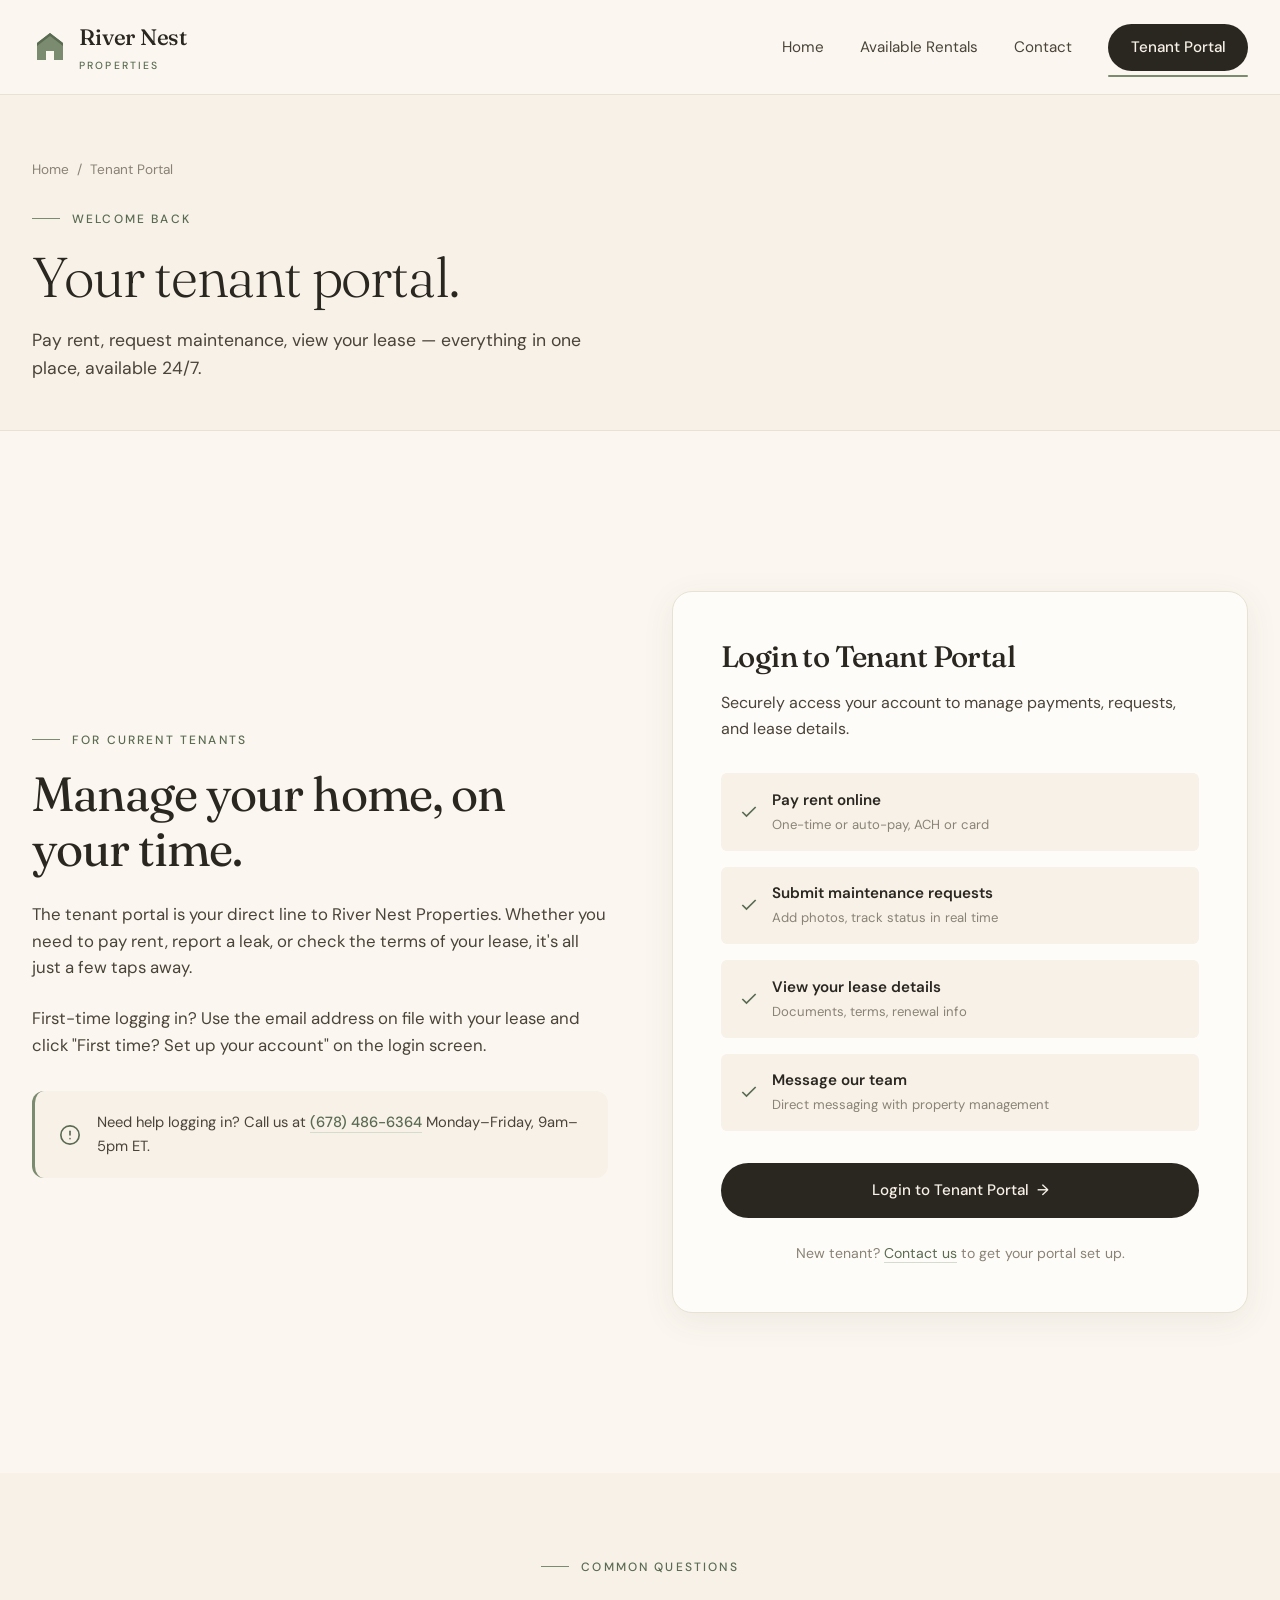
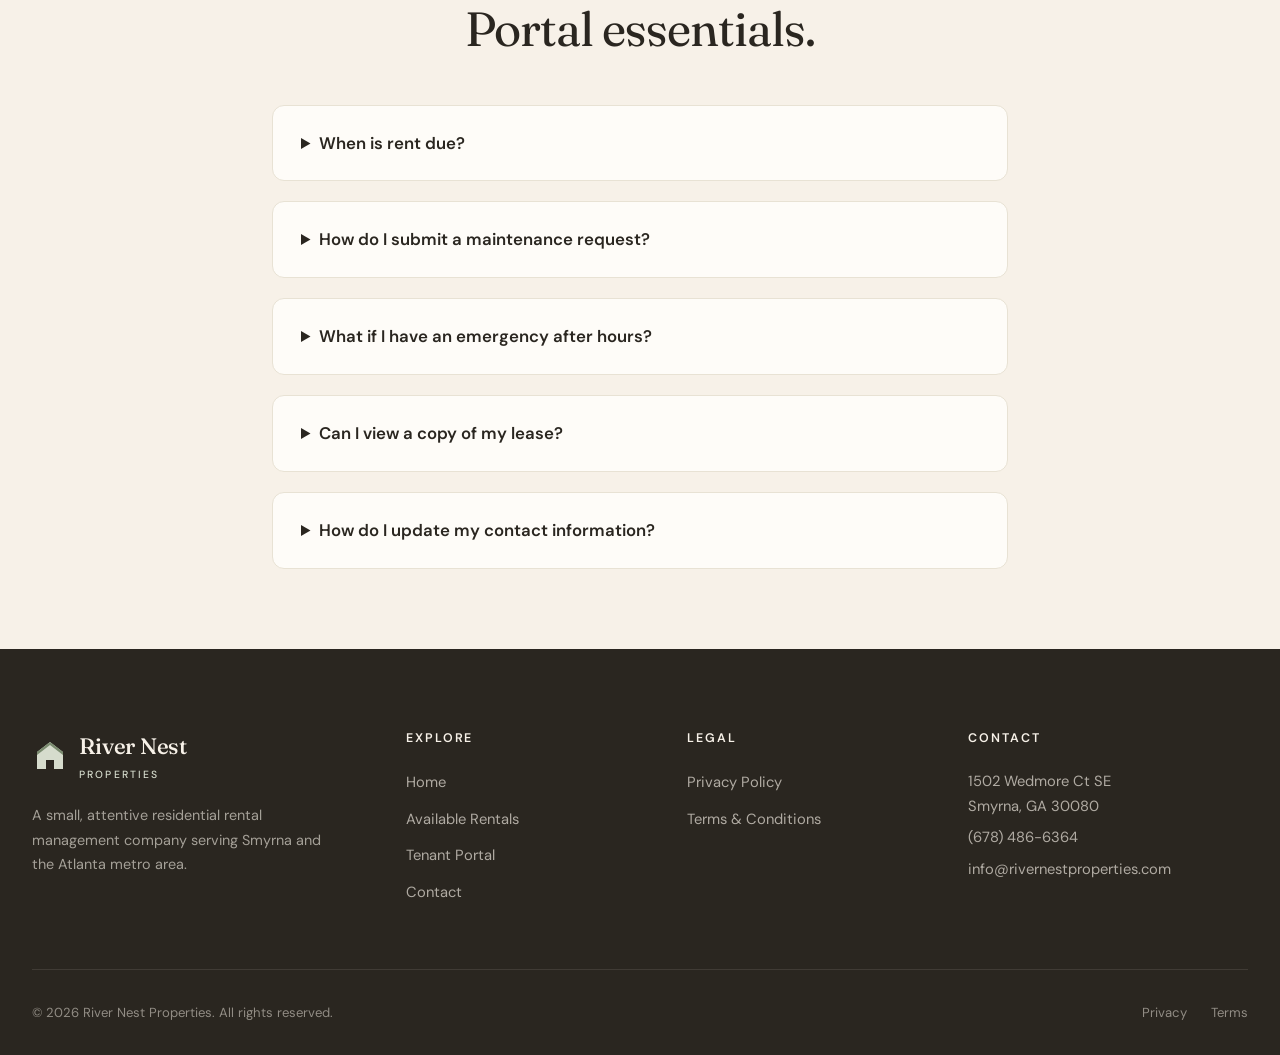
==== portal.html @ 638a1fe6 "Add files via upload" ====
<!DOCTYPE html>
<html lang="en">
<head>
<meta charset="UTF-8" />
<meta name="viewport" content="width=device-width, initial-scale=1.0" />
<meta name="description" content="Access your River Nest Properties tenant portal to pay rent, submit maintenance requests, and manage your lease." />
<title>Tenant Portal — River Nest Properties</title>
<link rel="preconnect" href="https://fonts.googleapis.com">
<link rel="preconnect" href="https://fonts.gstatic.com" crossorigin>
<link rel="stylesheet" href="styles.css">
<link rel="icon" href="data:image/svg+xml,%3Csvg xmlns='http://www.w3.org/2000/svg' viewBox='0 0 36 36'%3E%3Cpath fill='%237a8b6f' d='M18 4 L31 14 L31 31 L22 31 L22 22 L14 22 L14 31 L5 31 L5 14 Z'/%3E%3C/svg%3E">
</head>
<body>

<header class="site-header">
  <div class="header-inner">
    <a href="index.html" class="logo">
      <svg class="logo-mark" viewBox="0 0 36 36" fill="none">
        <path d="M18 4 L31 14 L31 31 L22 31 L22 22 L14 22 L14 31 L5 31 L5 14 Z" fill="#7a8b6f"/>
        <path d="M18 4 L31 14 L31 17 L18 7 L5 17 L5 14 Z" fill="#5a6b51"/>
      </svg>
      <span class="logo-text">River Nest<small>Properties</small></span>
    </a>
    <button class="menu-toggle" aria-label="Toggle menu"><span></span><span></span><span></span></button>
    <nav class="nav">
      <a href="index.html">Home</a>
      <a href="rentals.html">Available Rentals</a>
      <a href="contact.html">Contact</a>
      <a href="portal.html" class="nav-portal active">Tenant Portal</a>
    </nav>
  </div>
</header>

<main>

<section class="page-header">
  <div class="container">
    <div class="breadcrumb"><a href="index.html">Home</a> &nbsp;/&nbsp; Tenant Portal</div>
    <span class="eyebrow">Welcome Back</span>
    <h1>Your tenant portal.</h1>
    <p>Pay rent, request maintenance, view your lease — everything in one place, available 24/7.</p>
  </div>
</section>

<section>
  <div class="container">
    <div class="portal-hero">
      <div>
        <span class="eyebrow">For Current Tenants</span>
        <h2 style="margin-bottom: 1.5rem;">Manage your home, on your time.</h2>
        <p style="font-size: 1.05rem; margin-bottom: 1.5rem;">The tenant portal is your direct line to River Nest Properties. Whether you need to pay rent, report a leak, or check the terms of your lease, it's all just a few taps away.</p>
        <p style="font-size: 1.05rem;">First-time logging in? Use the email address on file with your lease and click "First time? Set up your account" on the login screen.</p>

        <div style="display: flex; gap: 1rem; align-items: center; margin-top: 2rem; padding: 1.25rem 1.5rem; background: var(--cream); border-radius: var(--radius); border-left: 3px solid var(--sage);">
          <svg width="22" height="22" viewBox="0 0 24 24" fill="none" stroke="#5a6b51" stroke-width="1.8" stroke-linecap="round" stroke-linejoin="round" style="flex-shrink:0"><circle cx="12" cy="12" r="10"/><line x1="12" y1="8" x2="12" y2="12"/><line x1="12" y1="16" x2="12.01" y2="16"/></svg>
          <p style="font-size: 0.92rem; margin: 0; color: var(--ink-soft);">Need help logging in? Call us at <a href="tel:+16784866364" style="color:var(--sage-deep);font-weight:500;border-bottom:1px solid var(--sage-soft)">(678) 486-6364</a> Monday–Friday, 9am–5pm ET.</p>
        </div>
      </div>

      <div class="portal-card">
        <h3>Login to Tenant Portal</h3>
        <p>Securely access your account to manage payments, requests, and lease details.</p>

        <div class="portal-features">
          <div class="portal-feature">
            <svg class="portal-feature-check" width="20" height="20" viewBox="0 0 24 24" fill="none" stroke="currentColor" stroke-width="2"><path d="M20 6L9 17l-5-5"/></svg>
            <div class="portal-feature-text">
              <strong>Pay rent online</strong>
              <small>One-time or auto-pay, ACH or card</small>
            </div>
          </div>
          <div class="portal-feature">
            <svg class="portal-feature-check" width="20" height="20" viewBox="0 0 24 24" fill="none" stroke="currentColor" stroke-width="2"><path d="M20 6L9 17l-5-5"/></svg>
            <div class="portal-feature-text">
              <strong>Submit maintenance requests</strong>
              <small>Add photos, track status in real time</small>
            </div>
          </div>
          <div class="portal-feature">
            <svg class="portal-feature-check" width="20" height="20" viewBox="0 0 24 24" fill="none" stroke="currentColor" stroke-width="2"><path d="M20 6L9 17l-5-5"/></svg>
            <div class="portal-feature-text">
              <strong>View your lease details</strong>
              <small>Documents, terms, renewal info</small>
            </div>
          </div>
          <div class="portal-feature">
            <svg class="portal-feature-check" width="20" height="20" viewBox="0 0 24 24" fill="none" stroke="currentColor" stroke-width="2"><path d="M20 6L9 17l-5-5"/></svg>
            <div class="portal-feature-text">
              <strong>Message our team</strong>
              <small>Direct messaging with property management</small>
            </div>
          </div>
        </div>

        <a href="#" class="btn btn-primary" style="width: 100%; justify-content: center;">Login to Tenant Portal <span class="arrow">→</span></a>

        <div class="portal-help">
          New tenant? <a href="contact.html">Contact us</a> to get your portal set up.
        </div>
      </div>
    </div>
  </div>
</section>

<!-- FAQ section -->
<section style="background: var(--cream);">
  <div class="container-narrow">
    <div style="text-align: center; margin-bottom: 3rem;">
      <span class="eyebrow">Common Questions</span>
      <h2 style="margin-top: 0.5rem;">Portal essentials.</h2>
    </div>

    <div style="display: grid; gap: 1.25rem;">
      <details style="background: var(--paper); border-radius: var(--radius); padding: 1.5rem 1.75rem; border: 1px solid var(--line);">
        <summary style="font-weight: 600; cursor: pointer; font-size: 1.05rem;">When is rent due?</summary>
        <p style="margin-top: 1rem; font-size: 0.95rem;">Rent is due on the 1st of each month. A grace period through the 5th is provided. After the 5th, late fees apply per the terms of your lease. You can set up auto-pay through the portal to avoid late charges.</p>
      </details>

      <details style="background: var(--paper); border-radius: var(--radius); padding: 1.5rem 1.75rem; border: 1px solid var(--line);">
        <summary style="font-weight: 600; cursor: pointer; font-size: 1.05rem;">How do I submit a maintenance request?</summary>
        <p style="margin-top: 1rem; font-size: 0.95rem;">Log in to the portal and select "Maintenance" from the menu. Describe the issue, attach photos if helpful, and submit. You'll receive an SMS or email confirmation, and we'll follow up within one business day to schedule service.</p>
      </details>

      <details style="background: var(--paper); border-radius: var(--radius); padding: 1.5rem 1.75rem; border: 1px solid var(--line);">
        <summary style="font-weight: 600; cursor: pointer; font-size: 1.05rem;">What if I have an emergency after hours?</summary>
        <p style="margin-top: 1rem; font-size: 0.95rem;">For genuine emergencies — water leaks, no heat in winter, no AC in extreme heat, electrical issues, lockouts — call our emergency line at (678) 486-6364 and follow the prompts. For all other issues, please use the portal.</p>
      </details>

      <details style="background: var(--paper); border-radius: var(--radius); padding: 1.5rem 1.75rem; border: 1px solid var(--line);">
        <summary style="font-weight: 600; cursor: pointer; font-size: 1.05rem;">Can I view a copy of my lease?</summary>
        <p style="margin-top: 1rem; font-size: 0.95rem;">Yes. Once logged in, your full lease and any addenda are available under "Documents." You can download a PDF copy at any time.</p>
      </details>

      <details style="background: var(--paper); border-radius: var(--radius); padding: 1.5rem 1.75rem; border: 1px solid var(--line);">
        <summary style="font-weight: 600; cursor: pointer; font-size: 1.05rem;">How do I update my contact information?</summary>
        <p style="margin-top: 1rem; font-size: 0.95rem;">Inside the portal, go to "Account" then "Profile" to update your phone, email, and emergency contacts. Keeping this information current helps us reach you about important property matters.</p>
      </details>
    </div>
  </div>
</section>

</main>

<footer class="site-footer">
  <div class="container">
    <div class="footer-grid">
      <div class="footer-brand">
        <a href="index.html" class="logo">
          <svg class="logo-mark" viewBox="0 0 36 36" fill="none">
            <path d="M18 4 L31 14 L31 31 L22 31 L22 22 L14 22 L14 31 L5 31 L5 14 Z" fill="#d6dccd"/>
            <path d="M18 4 L31 14 L31 17 L18 7 L5 17 L5 14 Z" fill="#7a8b6f"/>
          </svg>
          <span class="logo-text">River Nest<small>Properties</small></span>
        </a>
        <p>A small, attentive residential rental management company serving Smyrna and the Atlanta metro area.</p>
      </div>
      <div class="footer-col">
        <h5>Explore</h5>
        <ul>
          <li><a href="index.html">Home</a></li>
          <li><a href="rentals.html">Available Rentals</a></li>
          <li><a href="portal.html">Tenant Portal</a></li>
          <li><a href="contact.html">Contact</a></li>
        </ul>
      </div>
      <div class="footer-col">
        <h5>Legal</h5>
        <ul>
          <li><a href="privacy.html">Privacy Policy</a></li>
          <li><a href="terms.html">Terms &amp; Conditions</a></li>
        </ul>
      </div>
      <div class="footer-col">
        <h5>Contact</h5>
        <address>
          1502 Wedmore Ct SE<br>
          Smyrna, GA 30080
          <a href="tel:+16784866364">(678) 486-6364</a>
          <a href="mailto:info@rivernestproperties.com">info@rivernestproperties.com</a>
        </address>
      </div>
    </div>
    <div class="footer-bottom">
      <div>© 2026 River Nest Properties. All rights reserved.</div>
      <div class="footer-bottom-links">
        <a href="privacy.html">Privacy</a>
        <a href="terms.html">Terms</a>
      </div>
    </div>
  </div>
</footer>

<script src="script.js"></script>
</body>
</html>
---- styles.css ----
/* ============================================
   RIVER NEST PROPERTIES — Stylesheet
   Warm residential editorial aesthetic
   ============================================ */

@import url('https://fonts.googleapis.com/css2?family=Fraunces:ital,opsz,wght@0,9..144,300;0,9..144,400;0,9..144,500;0,9..144,600;1,9..144,400&family=DM+Sans:wght@300;400;500;600&display=swap');

:root {
  /* Warm residential palette */
  --cream: #f7f1e8;
  --ivory: #fbf7f0;
  --paper: #fefcf8;
  --warm-white: #ffffff;
  --sage: #7a8b6f;
  --sage-deep: #5a6b51;
  --sage-soft: #d6dccd;
  --clay: #b87a5a;
  --clay-soft: #e8d3c3;
  --terracotta: #c66a4f;
  --ink: #2a2620;
  --ink-soft: #4a4339;
  --stone: #8a8275;
  --stone-light: #d8d2c5;
  --line: #e8e2d4;

  /* Typography */
  --font-display: 'Fraunces', 'Georgia', serif;
  --font-body: 'DM Sans', -apple-system, sans-serif;

  /* Layout */
  --max-width: 1280px;
  --content-width: 1100px;
  --radius-sm: 6px;
  --radius: 12px;
  --radius-lg: 20px;
  --shadow-sm: 0 2px 8px rgba(74, 67, 57, 0.06);
  --shadow: 0 8px 32px rgba(74, 67, 57, 0.08);
  --shadow-lg: 0 24px 60px rgba(74, 67, 57, 0.12);
}

* { box-sizing: border-box; margin: 0; padding: 0; }

html { scroll-behavior: smooth; }

body {
  font-family: var(--font-body);
  font-size: 16px;
  line-height: 1.6;
  color: var(--ink);
  background: var(--ivory);
  -webkit-font-smoothing: antialiased;
  -moz-osx-font-smoothing: grayscale;
}

img { max-width: 100%; display: block; }

a { color: inherit; text-decoration: none; }

button { font-family: inherit; cursor: pointer; border: none; background: none; }

/* ============================================
   TYPOGRAPHY
   ============================================ */
h1, h2, h3, h4 {
  font-family: var(--font-display);
  font-weight: 400;
  line-height: 1.15;
  letter-spacing: -0.02em;
  color: var(--ink);
}

h1 { font-size: clamp(2.5rem, 5.5vw, 4.5rem); font-weight: 300; }
h2 { font-size: clamp(2rem, 4vw, 3rem); font-weight: 400; }
h3 { font-size: clamp(1.4rem, 2.5vw, 1.85rem); font-weight: 500; }
h4 { font-size: 1.15rem; font-weight: 500; }

p { color: var(--ink-soft); }

.eyebrow {
  font-family: var(--font-body);
  font-size: 0.75rem;
  font-weight: 500;
  text-transform: uppercase;
  letter-spacing: 0.18em;
  color: var(--sage-deep);
  margin-bottom: 1rem;
  display: inline-block;
}

.eyebrow::before {
  content: "";
  display: inline-block;
  width: 28px;
  height: 1px;
  background: var(--sage);
  vertical-align: middle;
  margin-right: 12px;
  margin-bottom: 3px;
}

/* ============================================
   LAYOUT
   ============================================ */
.container {
  max-width: var(--max-width);
  margin: 0 auto;
  padding: 0 2rem;
}

.container-narrow {
  max-width: 800px;
  margin: 0 auto;
  padding: 0 2rem;
}

section { padding: 5rem 0; }

/* ============================================
   HEADER
   ============================================ */
.site-header {
  position: sticky;
  top: 0;
  z-index: 100;
  background: rgba(251, 247, 240, 0.85);
  backdrop-filter: blur(16px);
  -webkit-backdrop-filter: blur(16px);
  border-bottom: 1px solid var(--line);
}

.header-inner {
  display: flex;
  align-items: center;
  justify-content: space-between;
  padding: 1.25rem 2rem;
  max-width: var(--max-width);
  margin: 0 auto;
}

.logo {
  display: flex;
  align-items: center;
  gap: 0.7rem;
  font-family: var(--font-display);
  font-size: 1.4rem;
  font-weight: 500;
  letter-spacing: -0.01em;
  color: var(--ink);
}

.logo-mark {
  width: 36px;
  height: 36px;
  flex-shrink: 0;
}

.logo-text small {
  display: block;
  font-family: var(--font-body);
  font-size: 0.65rem;
  font-weight: 500;
  letter-spacing: 0.2em;
  text-transform: uppercase;
  color: var(--sage-deep);
  margin-top: 2px;
}

.nav {
  display: flex;
  align-items: center;
  gap: 2.25rem;
}

.nav a {
  font-size: 0.95rem;
  font-weight: 400;
  color: var(--ink-soft);
  position: relative;
  transition: color 0.2s ease;
}

.nav a:hover { color: var(--ink); }

.nav a.active::after {
  content: "";
  position: absolute;
  bottom: -6px;
  left: 0;
  right: 0;
  height: 2px;
  background: var(--sage);
  border-radius: 2px;
}

.nav-portal {
  background: var(--ink);
  color: var(--cream) !important;
  padding: 0.7rem 1.4rem;
  border-radius: 999px;
  font-weight: 500 !important;
  transition: all 0.25s ease;
}

.nav-portal:hover {
  background: var(--sage-deep);
  transform: translateY(-1px);
}

.menu-toggle {
  display: none;
  width: 44px;
  height: 44px;
  position: relative;
}

.menu-toggle span {
  position: absolute;
  left: 10px;
  right: 10px;
  height: 1.5px;
  background: var(--ink);
  transition: 0.3s ease;
}

.menu-toggle span:nth-child(1) { top: 16px; }
.menu-toggle span:nth-child(2) { top: 22px; }
.menu-toggle span:nth-child(3) { top: 28px; }

/* ============================================
   BUTTONS
   ============================================ */
.btn {
  display: inline-flex;
  align-items: center;
  gap: 0.5rem;
  padding: 0.95rem 1.75rem;
  font-size: 0.95rem;
  font-weight: 500;
  border-radius: 999px;
  transition: all 0.25s ease;
  cursor: pointer;
  font-family: var(--font-body);
}

.btn-primary {
  background: var(--ink);
  color: var(--cream);
}

.btn-primary:hover {
  background: var(--sage-deep);
  transform: translateY(-2px);
  box-shadow: var(--shadow);
}

.btn-secondary {
  background: transparent;
  color: var(--ink);
  border: 1px solid var(--ink);
}

.btn-secondary:hover {
  background: var(--ink);
  color: var(--cream);
  transform: translateY(-2px);
}

.btn-ghost {
  background: transparent;
  color: var(--sage-deep);
  padding: 0.5rem 0;
  border-bottom: 1px solid var(--sage);
  border-radius: 0;
}

.btn-ghost:hover { color: var(--ink); }

.btn .arrow {
  transition: transform 0.25s ease;
}

.btn:hover .arrow { transform: translateX(4px); }

/* ============================================
   HERO
   ============================================ */
.hero {
  padding: 4rem 0 5rem;
  position: relative;
  overflow: hidden;
}

.hero-grid {
  display: grid;
  grid-template-columns: 1.05fr 1fr;
  gap: 4rem;
  align-items: center;
}

.hero-content { position: relative; z-index: 2; }

.hero h1 {
  margin-bottom: 1.5rem;
}

.hero h1 em {
  font-style: italic;
  font-weight: 300;
  color: var(--sage-deep);
}

.hero-sub {
  font-size: 1.15rem;
  color: var(--ink-soft);
  max-width: 460px;
  margin-bottom: 2.5rem;
  line-height: 1.6;
}

.hero-ctas {
  display: flex;
  gap: 1rem;
  flex-wrap: wrap;
}

.hero-image {
  position: relative;
  border-radius: var(--radius-lg);
  overflow: hidden;
  aspect-ratio: 4/5;
  box-shadow: var(--shadow-lg);
}

.hero-image img {
  width: 100%;
  height: 100%;
  object-fit: cover;
}

.hero-badge {
  position: absolute;
  bottom: 1.5rem;
  left: 1.5rem;
  background: rgba(251, 247, 240, 0.95);
  backdrop-filter: blur(10px);
  padding: 1rem 1.25rem;
  border-radius: var(--radius);
  display: flex;
  align-items: center;
  gap: 0.75rem;
  font-size: 0.85rem;
  box-shadow: var(--shadow);
}

.hero-badge-dot {
  width: 8px;
  height: 8px;
  border-radius: 50%;
  background: var(--sage);
  box-shadow: 0 0 0 3px rgba(122, 139, 111, 0.25);
  animation: pulse 2s infinite;
}

@keyframes pulse {
  0%, 100% { box-shadow: 0 0 0 3px rgba(122, 139, 111, 0.25); }
  50% { box-shadow: 0 0 0 6px rgba(122, 139, 111, 0.1); }
}

.hero-stats {
  display: grid;
  grid-template-columns: repeat(3, 1fr);
  gap: 2rem;
  margin-top: 4rem;
  padding-top: 3rem;
  border-top: 1px solid var(--line);
}

.stat-num {
  font-family: var(--font-display);
  font-size: 2.5rem;
  font-weight: 300;
  color: var(--ink);
  line-height: 1;
}

.stat-label {
  font-size: 0.85rem;
  color: var(--stone);
  margin-top: 0.5rem;
  letter-spacing: 0.02em;
}

/* ============================================
   ABOUT / TRUST
   ============================================ */
.about {
  background: var(--cream);
  position: relative;
}

.about-grid {
  display: grid;
  grid-template-columns: 1fr 1.1fr;
  gap: 5rem;
  align-items: center;
}

.about-image {
  border-radius: var(--radius-lg);
  overflow: hidden;
  aspect-ratio: 5/6;
  box-shadow: var(--shadow);
}

.about-image img {
  width: 100%;
  height: 100%;
  object-fit: cover;
}

.about-text h2 { margin-bottom: 1.5rem; }
.about-text p { font-size: 1.05rem; margin-bottom: 1.25rem; }

.values {
  display: grid;
  gap: 1.5rem;
  margin-top: 2.5rem;
}

.value {
  display: flex;
  gap: 1rem;
  align-items: flex-start;
}

.value-icon {
  flex-shrink: 0;
  width: 44px;
  height: 44px;
  background: var(--sage-soft);
  border-radius: 50%;
  display: flex;
  align-items: center;
  justify-content: center;
  color: var(--sage-deep);
}

.value-text h4 { margin-bottom: 0.25rem; font-family: var(--font-body); font-weight: 600; font-size: 1rem; }
.value-text p { font-size: 0.95rem; margin: 0; }

/* ============================================
   SECTION HEADERS
   ============================================ */
.section-head {
  display: flex;
  justify-content: space-between;
  align-items: flex-end;
  margin-bottom: 3.5rem;
  flex-wrap: wrap;
  gap: 2rem;
}

.section-head h2 { max-width: 600px; }

/* ============================================
   LISTINGS GRID
   ============================================ */
.listings-grid {
  display: grid;
  grid-template-columns: repeat(auto-fill, minmax(340px, 1fr));
  gap: 2rem;
}

.listing-card {
  background: var(--paper);
  border-radius: var(--radius);
  overflow: hidden;
  border: 1px solid var(--line);
  transition: all 0.3s ease;
  display: flex;
  flex-direction: column;
}

.listing-card:hover {
  transform: translateY(-4px);
  box-shadow: var(--shadow);
  border-color: var(--sage-soft);
}

.carousel {
  position: relative;
  aspect-ratio: 4/3;
  overflow: hidden;
  background: var(--stone-light);
}

.carousel-track {
  display: flex;
  width: 100%;
  height: 100%;
  transition: transform 0.5s cubic-bezier(0.4, 0, 0.2, 1);
}

.carousel-slide {
  flex: 0 0 100%;
  width: 100%;
  height: 100%;
}

.carousel-slide img {
  width: 100%;
  height: 100%;
  object-fit: cover;
}

.carousel-arrow {
  position: absolute;
  top: 50%;
  transform: translateY(-50%);
  width: 38px;
  height: 38px;
  background: rgba(251, 247, 240, 0.92);
  border-radius: 50%;
  display: flex;
  align-items: center;
  justify-content: center;
  color: var(--ink);
  transition: all 0.2s ease;
  z-index: 2;
  opacity: 0;
}

.listing-card:hover .carousel-arrow { opacity: 1; }
.carousel-arrow:hover { background: var(--cream); transform: translateY(-50%) scale(1.05); }
.carousel-arrow.prev { left: 12px; }
.carousel-arrow.next { right: 12px; }

.carousel-dots {
  position: absolute;
  bottom: 12px;
  left: 50%;
  transform: translateX(-50%);
  display: flex;
  gap: 6px;
  z-index: 2;
}

.carousel-dot {
  width: 6px;
  height: 6px;
  border-radius: 50%;
  background: rgba(255, 255, 255, 0.5);
  transition: all 0.2s ease;
  cursor: pointer;
}

.carousel-dot.active {
  background: var(--cream);
  width: 18px;
  border-radius: 3px;
}

.listing-status {
  position: absolute;
  top: 14px;
  left: 14px;
  background: var(--paper);
  color: var(--sage-deep);
  padding: 0.35rem 0.75rem;
  border-radius: 999px;
  font-size: 0.72rem;
  font-weight: 600;
  letter-spacing: 0.04em;
  text-transform: uppercase;
  z-index: 2;
  box-shadow: var(--shadow-sm);
}

.listing-body {
  padding: 1.5rem;
  display: flex;
  flex-direction: column;
  flex: 1;
}

.listing-price {
  font-family: var(--font-display);
  font-size: 1.75rem;
  font-weight: 500;
  color: var(--ink);
  line-height: 1;
}

.listing-price small {
  font-family: var(--font-body);
  font-size: 0.85rem;
  font-weight: 400;
  color: var(--stone);
}

.listing-address {
  margin-top: 0.5rem;
  font-size: 0.95rem;
  color: var(--ink-soft);
  display: flex;
  align-items: flex-start;
  gap: 0.4rem;
}

.listing-meta {
  display: flex;
  gap: 1.25rem;
  margin: 1rem 0 1.25rem;
  padding: 1rem 0;
  border-top: 1px solid var(--line);
  border-bottom: 1px solid var(--line);
  font-size: 0.85rem;
  color: var(--ink-soft);
}

.listing-meta span {
  display: flex;
  align-items: center;
  gap: 0.35rem;
}

.listing-meta strong {
  font-weight: 600;
  color: var(--ink);
}

.listing-foot {
  display: flex;
  justify-content: space-between;
  align-items: center;
  margin-top: auto;
}

.listing-available {
  font-size: 0.8rem;
  color: var(--stone);
}

.listing-available strong {
  display: block;
  color: var(--sage-deep);
  font-size: 0.9rem;
  margin-top: 2px;
}

.view-details {
  font-size: 0.85rem;
  font-weight: 500;
  color: var(--ink);
  display: inline-flex;
  align-items: center;
  gap: 0.35rem;
  padding: 0.5rem 0.9rem;
  background: var(--cream);
  border-radius: 999px;
  transition: all 0.2s ease;
}

.view-details:hover {
  background: var(--ink);
  color: var(--cream);
}

/* ============================================
   TENANT SERVICES
   ============================================ */
.services {
  background: var(--ink);
  color: var(--cream);
}

.services h2 { color: var(--cream); }
.services .eyebrow { color: var(--sage-soft); }
.services .eyebrow::before { background: var(--sage-soft); }

.services-grid {
  display: grid;
  grid-template-columns: repeat(3, 1fr);
  gap: 1.5rem;
  margin-top: 3rem;
}

.service-card {
  padding: 2rem;
  border: 1px solid rgba(255, 255, 255, 0.08);
  border-radius: var(--radius);
  background: rgba(255, 255, 255, 0.02);
  transition: all 0.3s ease;
}

.service-card:hover {
  background: rgba(255, 255, 255, 0.05);
  border-color: rgba(214, 220, 205, 0.2);
  transform: translateY(-3px);
}

.service-num {
  font-family: var(--font-display);
  font-size: 0.9rem;
  font-weight: 400;
  font-style: italic;
  color: var(--sage-soft);
  margin-bottom: 1.5rem;
}

.service-card h3 {
  color: var(--cream);
  margin-bottom: 0.75rem;
  font-size: 1.4rem;
}

.service-card p {
  color: rgba(247, 241, 232, 0.7);
  font-size: 0.95rem;
}

.services-cta {
  display: flex;
  justify-content: center;
  margin-top: 3.5rem;
}

.services-cta .btn {
  background: var(--cream);
  color: var(--ink);
}

.services-cta .btn:hover {
  background: var(--sage-soft);
  color: var(--ink);
}

/* ============================================
   CONTACT
   ============================================ */
.contact-grid {
  display: grid;
  grid-template-columns: 1fr 1.2fr;
  gap: 4rem;
  align-items: start;
}

.contact-info-card {
  background: var(--cream);
  padding: 2.5rem;
  border-radius: var(--radius);
}

.contact-info-card h3 {
  margin-bottom: 0.5rem;
}

.contact-info-card > p {
  margin-bottom: 2rem;
  font-size: 0.95rem;
}

.contact-method {
  display: flex;
  gap: 1rem;
  padding: 1.25rem 0;
  border-top: 1px solid rgba(74, 67, 57, 0.1);
}

.contact-method:last-child { border-bottom: 1px solid rgba(74, 67, 57, 0.1); }

.contact-icon {
  width: 40px;
  height: 40px;
  flex-shrink: 0;
  background: var(--paper);
  border-radius: 50%;
  display: flex;
  align-items: center;
  justify-content: center;
  color: var(--sage-deep);
}

.contact-method-label {
  font-size: 0.78rem;
  text-transform: uppercase;
  letter-spacing: 0.1em;
  color: var(--stone);
  margin-bottom: 0.25rem;
}

.contact-method-value {
  font-size: 1rem;
  color: var(--ink);
  font-weight: 500;
}

.contact-method-value a:hover { color: var(--sage-deep); }

/* ============================================
   FORMS
   ============================================ */
form { display: grid; gap: 1.25rem; }

.form-row {
  display: grid;
  grid-template-columns: 1fr 1fr;
  gap: 1.25rem;
}

.form-field { display: flex; flex-direction: column; gap: 0.45rem; }

.form-field label {
  font-size: 0.82rem;
  font-weight: 500;
  color: var(--ink-soft);
  letter-spacing: 0.02em;
}

.form-field input,
.form-field textarea,
.form-field select {
  padding: 0.95rem 1rem;
  border: 1px solid var(--line);
  background: var(--paper);
  border-radius: var(--radius-sm);
  font-family: inherit;
  font-size: 0.95rem;
  color: var(--ink);
  transition: all 0.2s ease;
}

.form-field input:focus,
.form-field textarea:focus,
.form-field select:focus {
  outline: none;
  border-color: var(--sage);
  background: var(--warm-white);
  box-shadow: 0 0 0 3px rgba(122, 139, 111, 0.1);
}

.form-field textarea {
  resize: vertical;
  min-height: 130px;
  font-family: inherit;
}

.consent-row {
  display: flex;
  gap: 0.75rem;
  align-items: flex-start;
  padding: 1rem;
  background: var(--cream);
  border-radius: var(--radius-sm);
  border: 1px solid var(--line);
}

.consent-row input[type="checkbox"] {
  margin-top: 4px;
  width: 18px;
  height: 18px;
  accent-color: var(--sage-deep);
  flex-shrink: 0;
  cursor: pointer;
}

.consent-row label {
  font-size: 0.82rem;
  line-height: 1.55;
  color: var(--ink-soft);
  cursor: pointer;
}

.form-submit {
  justify-self: start;
  margin-top: 0.5rem;
}

/* ============================================
   FOOTER
   ============================================ */
.site-footer {
  background: var(--ink);
  color: rgba(247, 241, 232, 0.75);
  padding: 5rem 0 2rem;
}

.footer-grid {
  display: grid;
  grid-template-columns: 1.4fr 1fr 1fr 1.2fr;
  gap: 3rem;
  margin-bottom: 4rem;
}

.footer-brand .logo { color: var(--cream); margin-bottom: 1.25rem; }
.footer-brand .logo-text small { color: var(--sage-soft); }

.footer-brand p {
  font-size: 0.9rem;
  color: rgba(247, 241, 232, 0.6);
  max-width: 300px;
  line-height: 1.7;
}

.footer-col h5 {
  font-family: var(--font-body);
  font-size: 0.78rem;
  font-weight: 600;
  text-transform: uppercase;
  letter-spacing: 0.15em;
  color: var(--cream);
  margin-bottom: 1.25rem;
}

.footer-col ul { list-style: none; display: grid; gap: 0.7rem; }

.footer-col a {
  font-size: 0.92rem;
  color: rgba(247, 241, 232, 0.65);
  transition: color 0.2s ease;
}

.footer-col a:hover { color: var(--cream); }

.footer-col address {
  font-style: normal;
  font-size: 0.92rem;
  line-height: 1.7;
  color: rgba(247, 241, 232, 0.65);
}

.footer-col address a { display: block; margin-top: 0.4rem; }

.footer-bottom {
  border-top: 1px solid rgba(247, 241, 232, 0.1);
  padding-top: 2rem;
  display: flex;
  justify-content: space-between;
  flex-wrap: wrap;
  gap: 1rem;
  font-size: 0.82rem;
  color: rgba(247, 241, 232, 0.5);
}

.footer-bottom-links { display: flex; gap: 1.5rem; }

/* ============================================
   PAGE HEADERS (subpages)
   ============================================ */
.page-header {
  padding: 4rem 0 3rem;
  background: var(--cream);
  border-bottom: 1px solid var(--line);
}

.page-header h1 {
  font-size: clamp(2.25rem, 4.5vw, 3.5rem);
  margin-bottom: 1rem;
}

.page-header p {
  font-size: 1.1rem;
  max-width: 600px;
}

.breadcrumb {
  font-size: 0.85rem;
  color: var(--stone);
  margin-bottom: 1.5rem;
}

.breadcrumb a:hover { color: var(--sage-deep); }

/* ============================================
   FILTER BAR (Rentals page)
   ============================================ */
.filter-bar {
  display: flex;
  flex-wrap: wrap;
  gap: 1rem;
  padding: 1.5rem 0 2rem;
  align-items: center;
  border-bottom: 1px solid var(--line);
  margin-bottom: 3rem;
}

.filter-count {
  font-size: 0.95rem;
  color: var(--ink-soft);
  margin-right: auto;
}

.filter-count strong {
  color: var(--ink);
  font-weight: 600;
}

.filter-chip {
  padding: 0.55rem 1.1rem;
  border: 1px solid var(--line);
  border-radius: 999px;
  font-size: 0.85rem;
  color: var(--ink-soft);
  background: var(--paper);
  cursor: pointer;
  transition: all 0.2s ease;
}

.filter-chip:hover { border-color: var(--sage); color: var(--ink); }

.filter-chip.active {
  background: var(--ink);
  color: var(--cream);
  border-color: var(--ink);
}

/* ============================================
   PORTAL PAGE
   ============================================ */
.portal-hero {
  display: grid;
  grid-template-columns: 1fr 1fr;
  gap: 4rem;
  align-items: center;
  padding: 5rem 0;
}

.portal-card {
  background: var(--paper);
  padding: 3rem;
  border-radius: var(--radius-lg);
  border: 1px solid var(--line);
  box-shadow: var(--shadow);
}

.portal-card h3 { margin-bottom: 1rem; }
.portal-card p { margin-bottom: 2rem; }

.portal-features {
  display: grid;
  gap: 1rem;
  margin-bottom: 2rem;
}

.portal-feature {
  display: flex;
  align-items: center;
  gap: 0.85rem;
  padding: 0.9rem 1.1rem;
  background: var(--cream);
  border-radius: var(--radius-sm);
}

.portal-feature-check {
  color: var(--sage-deep);
  flex-shrink: 0;
}

.portal-feature-text {
  font-size: 0.95rem;
  color: var(--ink);
}

.portal-feature-text strong { display: block; font-weight: 600; }
.portal-feature-text small { font-size: 0.82rem; color: var(--stone); }

.portal-help {
  text-align: center;
  margin-top: 1.5rem;
  font-size: 0.88rem;
  color: var(--stone);
}

.portal-help a { color: var(--sage-deep); border-bottom: 1px solid var(--sage-soft); }

/* ============================================
   POLICY / LEGAL PAGES
   ============================================ */
.legal-content {
  max-width: 780px;
  margin: 0 auto;
  padding: 4rem 2rem 6rem;
}

.legal-content h2 {
  font-size: 1.5rem;
  margin: 3rem 0 1rem;
  padding-top: 2rem;
  border-top: 1px solid var(--line);
}

.legal-content h2:first-of-type { border-top: none; padding-top: 0; }

.legal-content h3 {
  font-size: 1.15rem;
  font-family: var(--font-body);
  font-weight: 600;
  margin: 1.5rem 0 0.75rem;
}

.legal-content p,
.legal-content li {
  font-size: 0.98rem;
  line-height: 1.75;
  color: var(--ink-soft);
  margin-bottom: 1rem;
}

.legal-content ul {
  padding-left: 1.5rem;
  margin-bottom: 1rem;
}

.legal-content li { margin-bottom: 0.5rem; }

.legal-content strong { color: var(--ink); }

.last-updated {
  display: inline-block;
  padding: 0.5rem 1rem;
  background: var(--cream);
  border-radius: 999px;
  font-size: 0.82rem;
  color: var(--ink-soft);
  margin-bottom: 2rem;
}

.sample-msg {
  background: var(--cream);
  border-left: 3px solid var(--sage);
  padding: 1rem 1.25rem;
  margin: 0.75rem 0;
  border-radius: 0 var(--radius-sm) var(--radius-sm) 0;
  font-family: var(--font-body);
  font-size: 0.92rem;
  color: var(--ink);
  font-style: italic;
}

/* ============================================
   RESPONSIVE
   ============================================ */
@media (max-width: 968px) {
  section { padding: 4rem 0; }

  .hero { padding: 2rem 0 3rem; }
  .hero-grid { grid-template-columns: 1fr; gap: 2.5rem; }
  .hero-image { aspect-ratio: 5/4; max-height: 480px; }
  .hero-stats { gap: 1rem; margin-top: 3rem; padding-top: 2rem; }
  .stat-num { font-size: 1.85rem; }

  .about-grid { grid-template-columns: 1fr; gap: 2.5rem; }
  .about-image { aspect-ratio: 4/3; }

  .services-grid { grid-template-columns: 1fr; gap: 1rem; }

  .contact-grid { grid-template-columns: 1fr; gap: 2rem; }

  .portal-hero { grid-template-columns: 1fr; gap: 2.5rem; padding: 3rem 0; }
  .portal-card { padding: 2rem; }

  .footer-grid {
    grid-template-columns: 1fr 1fr;
    gap: 2.5rem;
    margin-bottom: 3rem;
  }

  .footer-brand { grid-column: 1 / -1; }
}

@media (max-width: 640px) {
  .container, .container-narrow { padding: 0 1.25rem; }

  .header-inner { padding: 1rem 1.25rem; }

  .nav {
    display: none;
    position: fixed;
    top: 70px;
    left: 0;
    right: 0;
    bottom: 0;
    flex-direction: column;
    align-items: stretch;
    justify-content: flex-start;
    background: var(--ivory);
    padding: 2rem 1.5rem;
    gap: 1.5rem;
    border-top: 1px solid var(--line);
  }

  .nav.open { display: flex; }
  .nav a { font-size: 1.1rem; }
  .nav-portal { text-align: center; }

  .menu-toggle { display: block; }

  .hero-stats { grid-template-columns: 1fr 1fr; }
  .hero-stats > :last-child { grid-column: 1 / -1; }

  .form-row { grid-template-columns: 1fr; }

  .footer-grid { grid-template-columns: 1fr; gap: 2rem; }

  .footer-bottom { flex-direction: column; align-items: flex-start; }

  .listings-grid { grid-template-columns: 1fr; }

  .section-head { flex-direction: column; align-items: flex-start; }
}

/* ============================================
   UTILITY
   ============================================ */
.text-center { text-align: center; }
.mb-2 { margin-bottom: 2rem; }
.sr-only {
  position: absolute;
  width: 1px; height: 1px;
  padding: 0; margin: -1px;
  overflow: hidden; clip: rect(0,0,0,0);
  white-space: nowrap; border: 0;
}
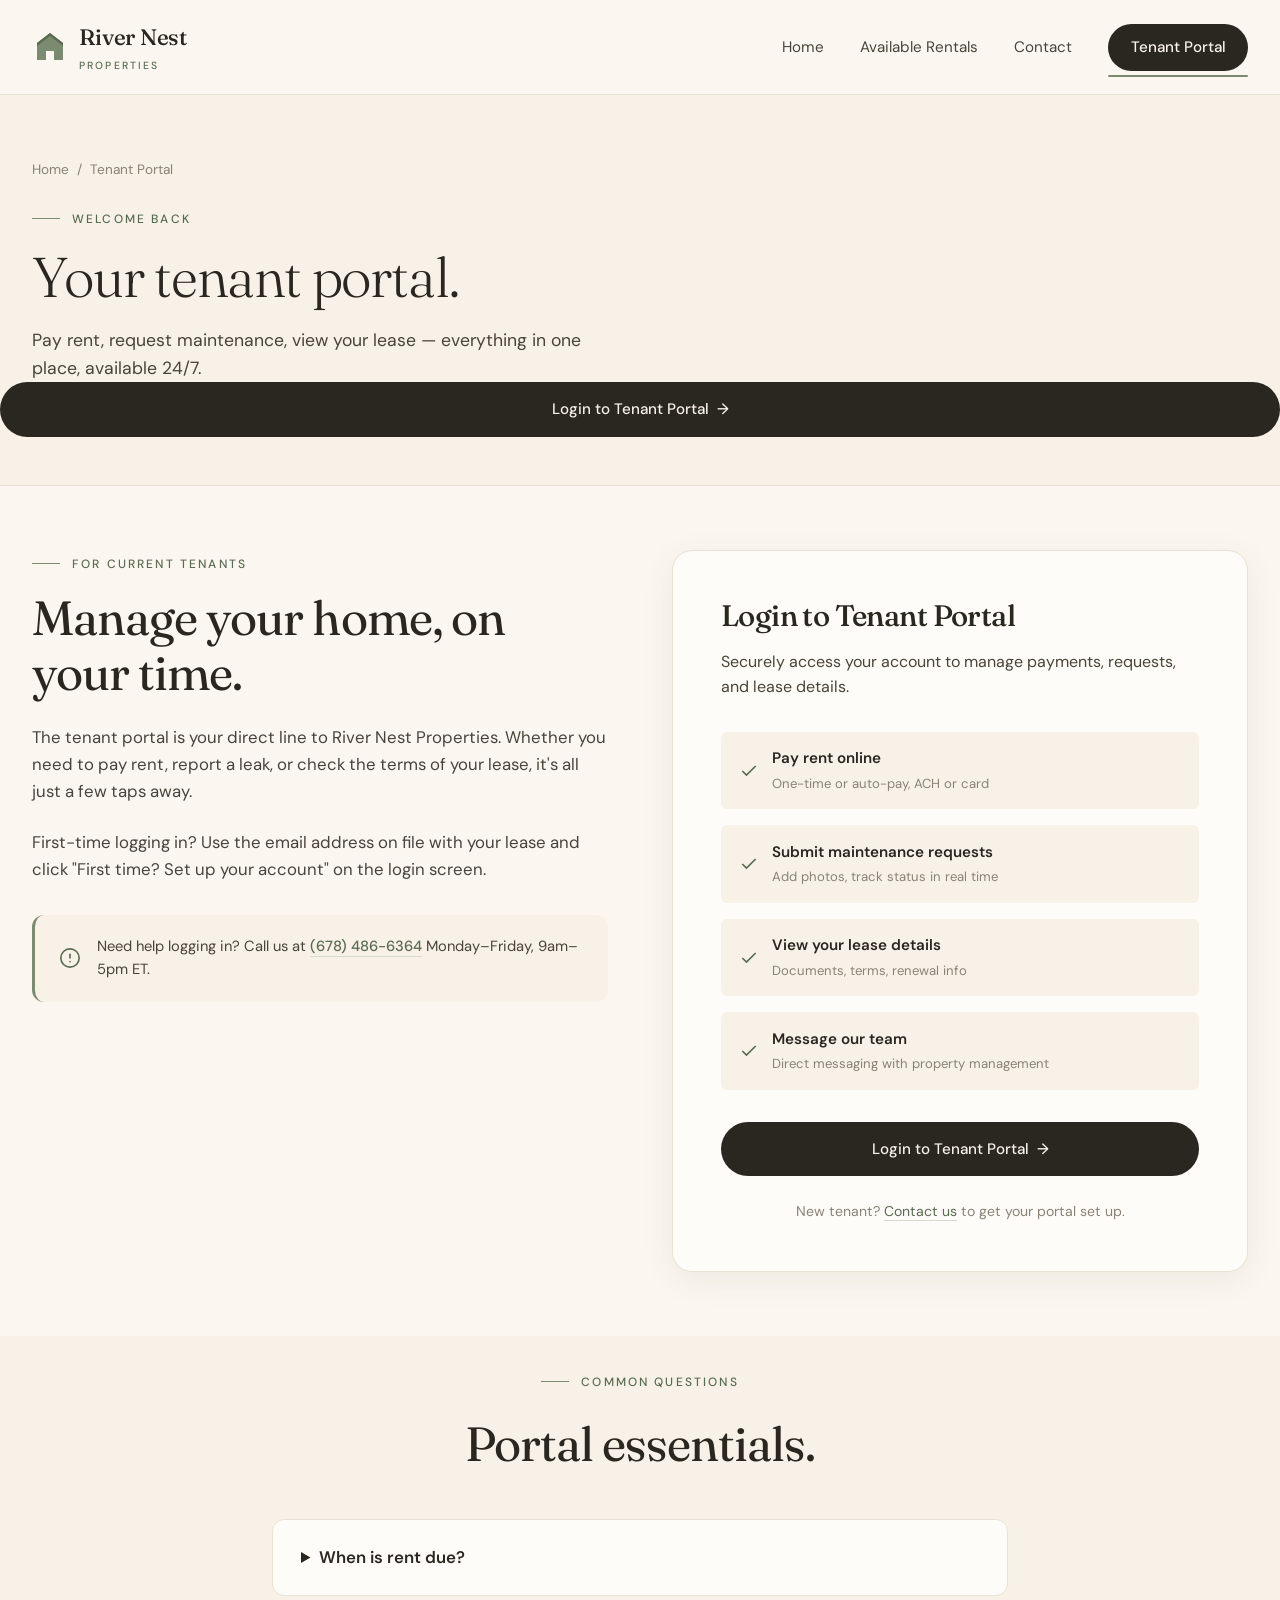
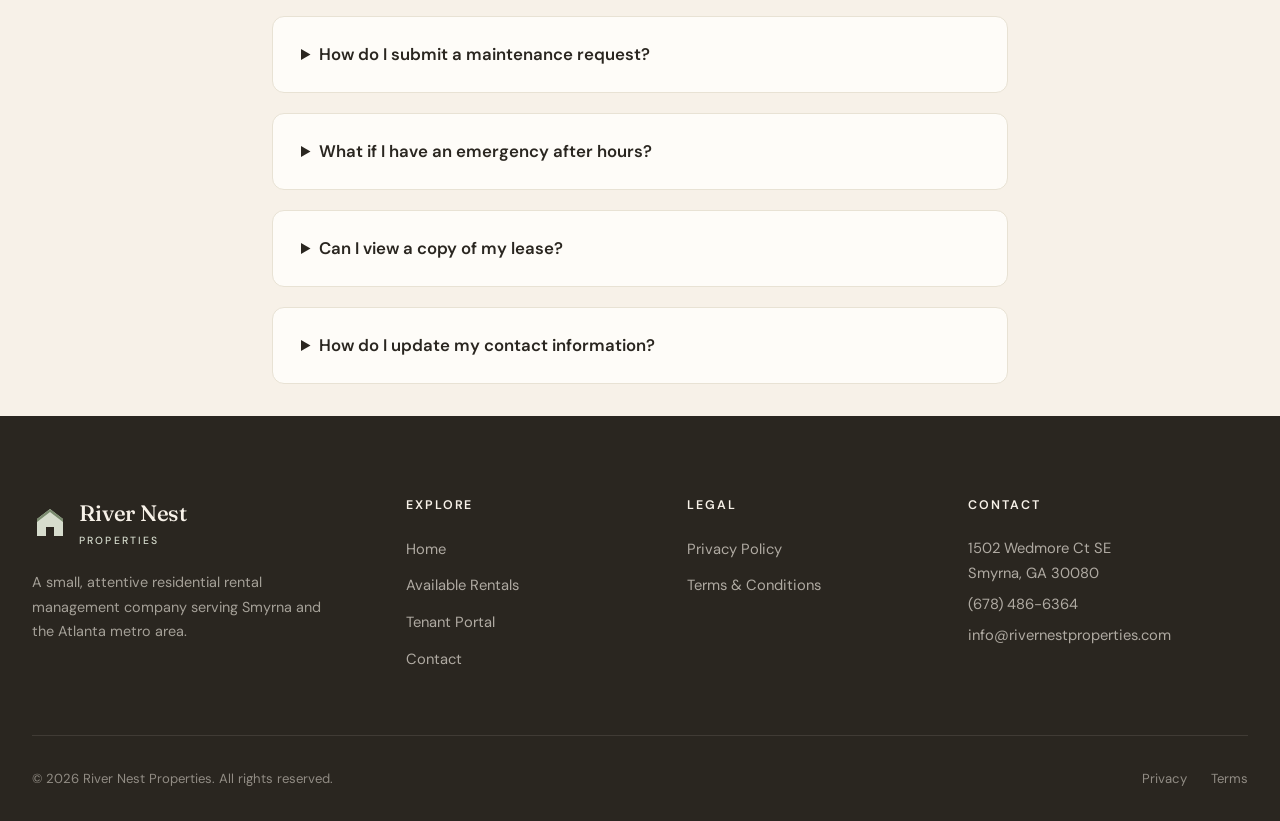
==== commit ee1da119: "Update portal.html" ====
--- a/portal.html
+++ b/portal.html
@@ -40,6 +40,7 @@
     <h1>Your tenant portal.</h1>
     <p>Pay rent, request maintenance, view your lease — everything in one place, available 24/7.</p>
   </div>
+  <a target="_blank" href="https://rivernestproperties.managebuilding.com/Resident/portal/login" class="btn btn-primary" style="width: 100%; justify-content: center;">Login to Tenant Portal <span class="arrow">→</span></a>
 </section>
 
 <section>
@@ -92,7 +93,7 @@
           </div>
         </div>
 
-        <a href="#" class="btn btn-primary" style="width: 100%; justify-content: center;">Login to Tenant Portal <span class="arrow">→</span></a>
+        <a target="_blank" href="https://rivernestproperties.managebuilding.com/Resident/portal/login" class="btn btn-primary" style="width: 100%; justify-content: center;">Login to Tenant Portal <span class="arrow">→</span></a>
 
         <div class="portal-help">
           New tenant? <a href="contact.html">Contact us</a> to get your portal set up.
--- a/styles.css
+++ b/styles.css
@@ -113,7 +113,7 @@
   padding: 0 2rem;
 }
 
-section { padding: 5rem 0; }
+section { padding: 2rem 0; }
 
 /* ============================================
    HEADER
@@ -1021,8 +1021,8 @@
   display: grid;
   grid-template-columns: 1fr 1fr;
   gap: 4rem;
-  align-items: center;
-  padding: 5rem 0;
+  align-items: top;
+  padding: 2rem 0;
 }
 
 .portal-card {
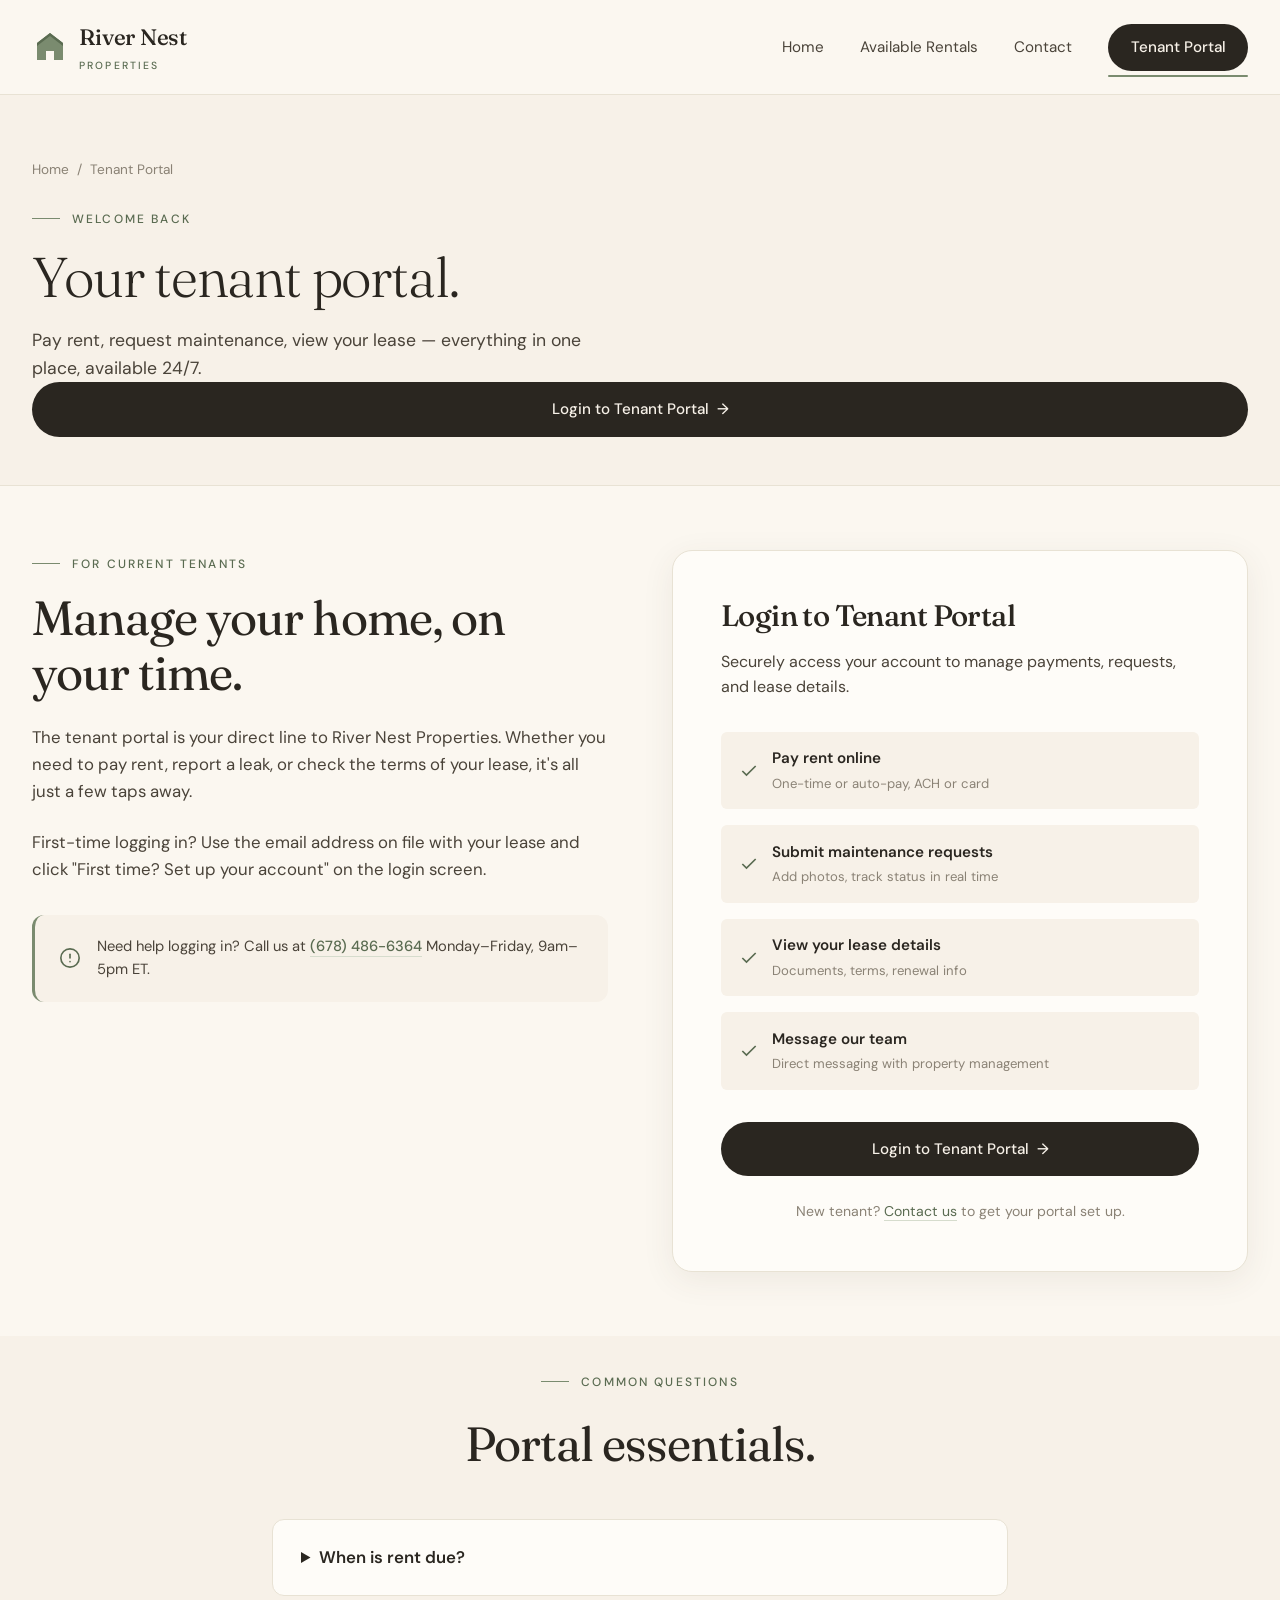
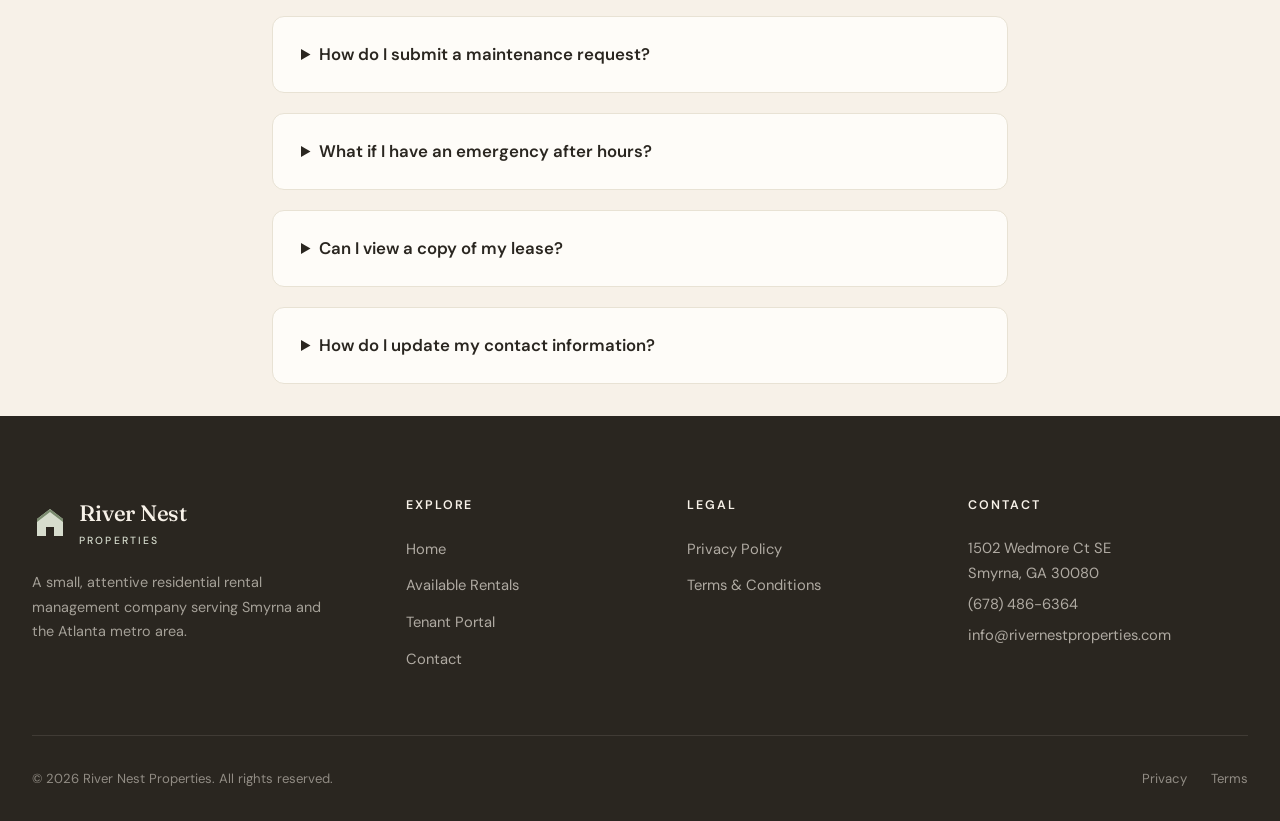
==== commit e472dce7: "Update portal.html" ====
--- a/portal.html
+++ b/portal.html
@@ -39,8 +39,8 @@
     <span class="eyebrow">Welcome Back</span>
     <h1>Your tenant portal.</h1>
     <p>Pay rent, request maintenance, view your lease — everything in one place, available 24/7.</p>
+  <a target="_blank" href="https://rivernestproperties.managebuilding.com/Resident/portal/login" class="btn btn-primary" style="width: 100%; justify-content: center;">Login to Tenant Portal <span class="arrow">→</span></a>
   </div>
-  <a target="_blank" href="https://rivernestproperties.managebuilding.com/Resident/portal/login" class="btn btn-primary" style="width: 100%; justify-content: center;">Login to Tenant Portal <span class="arrow">→</span></a>
 </section>
 
 <section>
